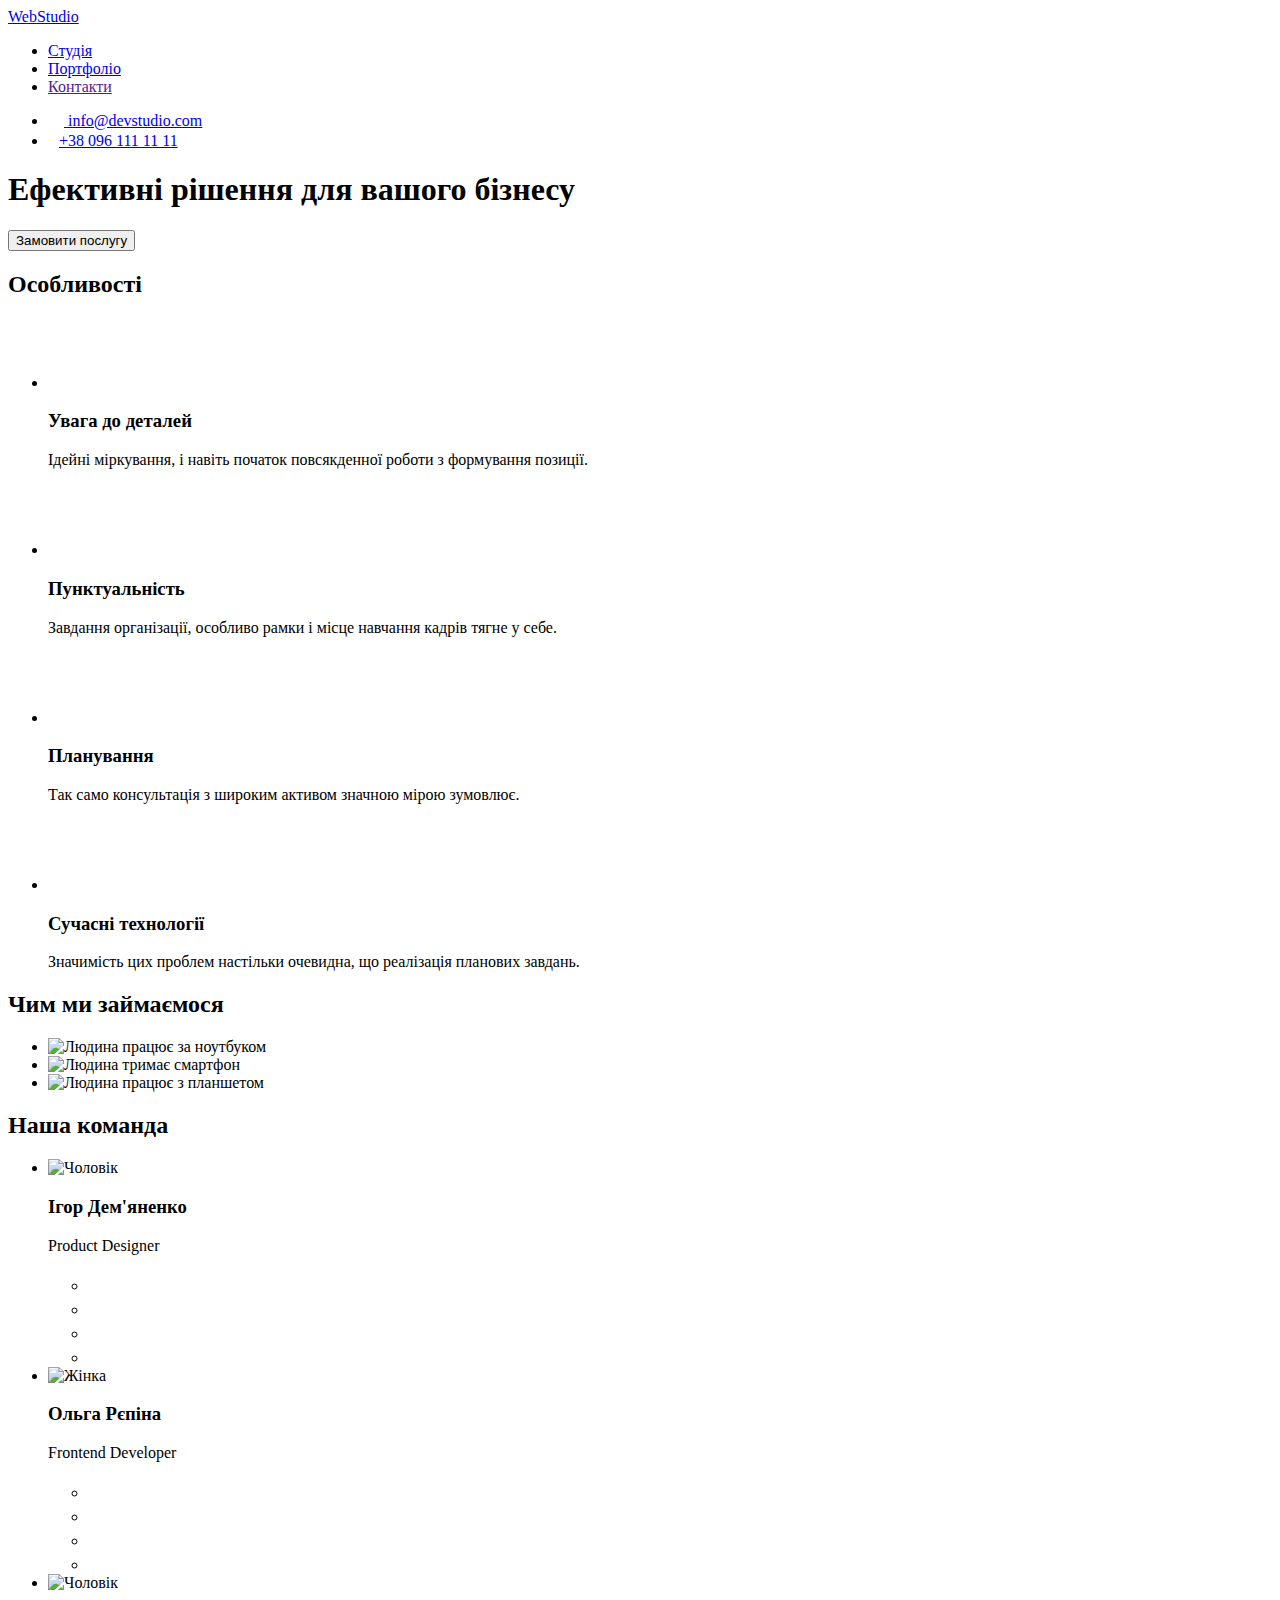
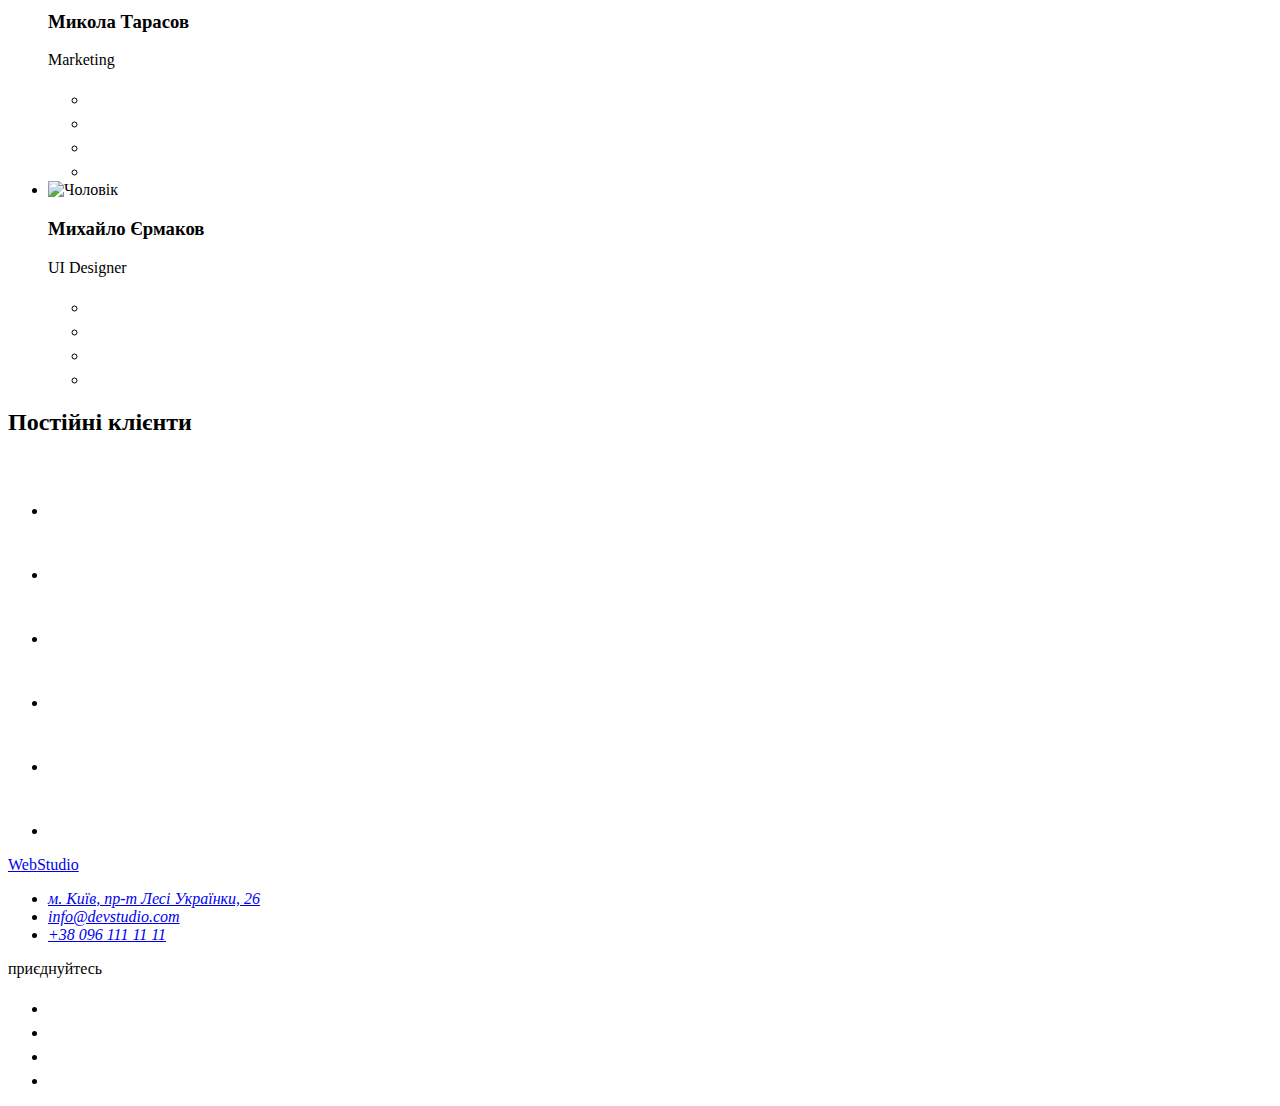
==== index.html @ 6027c758 "add testing" ====
<!DOCTYPE html>
<html lang="uk">
  <head>
    <meta charset="UTF-8" />
    <meta http-equiv="X-UA-Compatible" content="IE=edge" />
    <meta name="viewport" content="width=device-width, initial-scale=1.0" />
    <title>Webstudio</title>
    <link
      href="https://fonts.googleapis.com/css2?family=Raleway:wght@700&family=Roboto:wght@400;500;700;900&display=swap"
      rel="stylesheet"
    />
    <link
      rel="stylesheet"
      href="https://cdnjs.cloudflare.com/ajax/libs/modern-normalize/1.1.0/modern-normalize.min.css"
      integrity="sha512-wpPYUAdjBVSE4KJnH1VR1HeZfpl1ub8YT/NKx4PuQ5NmX2tKuGu6U/JRp5y+Y8XG2tV+wKQpNHVUX03MfMFn9Q=="
      crossorigin="anonymous"
      referrerpolicy="no-referrer"
    />
    <link rel="stylesheet" href="./css/style.css" />
  </head>
  <body>
    <!--Header's site-->
    <header>
      <!--Navigation's site-->
      <div class="container nav">
        <a href="./index.html" class="logo-header"
          ><span class="logo-letters">Web</span>Studio</a
        >
        <nav>
          <ul class="site-nav list">
            <li class="item">
              <a href="./index.html" class="link current">Студія</a>
            </li>
            <li class="item">
              <a href="./portfolio.html" class="link">Портфоліо</a>
            </li>
            <li class="item"><a href="" class="link">Контакти</a></li>
          </ul>
        </nav>

        <!--Contacts-->
        <ul class="list contact">
          <li class="item">
            <a href="mailto:info@devstudio.com" class="site-contacts"
              ><svg class="icon-header" width="16" height="12">
                <use href="./images/header-icons.svg#icon-envelope"></use>
              </svg>
              info@devstudio.com</a
            >
          </li>
          <li class="item">
            <a href="tel:+380961111111" class="site-contacts"
              ><svg class="icon-header" width="11px" height="16px">
                <use
                  href="./images/header-icons.svg#icon-smartphone"
                ></use></svg
              >+38 096 111 11 11</a
            >
          </li>
        </ul>
      </div>
    </header>
    <main>
      <!--Hero-->
      <section class="hero">
        <h1 class="hero-title">Ефективні рішення для вашого бізнесу</h1>
        <button type="button" class="hero-button">Замовити послугу</button>
      </section>

      <!--Features-->
      <section class="section">
        <!-- Hidden heading -->
        <div class="container">
          <h2 class="visually-hidden">Особливості</h2>
          <ul class="features list">
            <li class="item">
              <div class="icon-background">
                <svg width="70" height="70">
                  <use href="./images/icons.svg#icon-antenna"></use>
                </svg>
              </div>
              <h3 class="features-title">Увага до деталей</h3>
              <p class="features-list">
                Ідейні міркування, і навіть початок повсякденної роботи з
                формування позиції.
              </p>
            </li>
            <li class="item">
              <div class="icon-background">
                <svg width="70" height="70">
                  <use href="./images/icons.svg#icon-clock"></use>
                </svg>
              </div>
              <h3 class="features-title">Пунктуальність</h3>
              <p class="features-list">
                Завдання організації, особливо рамки і місце навчання кадрів
                тягне у себе.
              </p>
            </li>
            <li class="item">
              <div class="icon-background">
                <svg width="70" height="70">
                  <use href="./images/icons.svg#icon-diagram"></use>
                </svg>
              </div>
              <h3 class="features-title">Планування</h3>
              <p class="features-list">
                Так само консультація з широким активом значною мірою зумовлює.
              </p>
            </li>
            <li class="item">
              <div class="icon-background">
                <svg width="70" height="70">
                  <use href="./images/icons.svg#icon-astronaut"></use>
                </svg>
              </div>
              <h3 class="features-title">Сучасні технології</h3>
              <p class="features-list">
                Значимість цих проблем настільки очевидна, що реалізація
                планових завдань.
              </p>
            </li>
          </ul>
        </div>
      </section>

      <!--Our works-->
      <section class="work">
        <div class="container">
          <h2 class="our-work-title">Чим ми займаємося</h2>
          <ul class="our-work list">
            <li class="item">
              <img
                src="./images/images-index/box-1.jpg"
                alt="Людина працює за ноутбуком"
                width="370"
                height="294"
              />
            </li>
            <li class="item">
              <img
                src="./images/images-index/box-2.jpg"
                alt="Людина тримає смартфон"
                width="370"
                height="294"
              />
            </li>
            <li class="item">
              <img
                src="./images/images-index/box-3.jpg"
                alt="Людина працює з планшетом"
                width="370"
                height="294"
              />
            </li>
          </ul>
        </div>
      </section>

      <!--Our team-->
      <section class="section team">
        <div class="container">
          <h2 class="our-teams-title">Наша команда</h2>
          <ul class="our-teams list">
            <li class="item">
              <img
                src="./images/images-index/img-1.jpg"
                alt="Чоловік"
                width="270"
                height="260"
              />
              <div class="border-teams">
                <h3 class="our-teams-name">Ігор Дем'яненко</h3>
                <p class="our-team-profession">Product Designer</p>
                <div class="icon-social">
                  <ul class="list social">
                    <li>
                      <a class="social-background" href="">
                        <svg width="20" height="20">
                          <use href="./images/icons.svg#icon-instagram"></use>
                        </svg>
                      </a>
                    </li>
                    <li>
                      <a class="social-background" href="">
                        <svg width="20" height="20">
                          <use href="./images/icons.svg#icon-twitter"></use>
                        </svg>
                      </a>
                    </li>
                    <li>
                      <a class="social-background" href="">
                        <svg width="20" height="20">
                          <use href="./images/icons.svg#icon-facebook"></use>
                        </svg>
                      </a>
                    </li>
                    <li>
                      <a class="social-background" href="">
                        <svg width="20" height="20">
                          <use href="./images/icons.svg#icon-linkedin"></use>
                        </svg>
                      </a>
                    </li>
                  </ul>
                </div>
              </div>
            </li>
            <li class="item">
              <img
                src="./images/images-index/img-2.jpg"
                alt="Жінка"
                width="270"
                height="260"
              />
              <div class="border-teams">
                <h3 class="our-teams-name">Ольга Рєпіна</h3>
                <p class="our-team-profession">Frontend Developer</p>
                <div class="icon-social">
                  <ul class="list social">
                    <li>
                      <a class="social-background" href="">
                        <svg width="20" height="20">
                          <use href="./images/icons.svg#icon-instagram"></use>
                        </svg>
                      </a>
                    </li>
                    <li>
                      <a class="social-background" href="">
                        <svg width="20" height="20">
                          <use href="./images/icons.svg#icon-twitter"></use>
                        </svg>
                      </a>
                    </li>
                    <li>
                      <a class="social-background" href="">
                        <svg width="20" height="20">
                          <use href="./images/icons.svg#icon-facebook"></use>
                        </svg>
                      </a>
                    </li>
                    <li>
                      <a class="social-background" href="">
                        <svg width="20" height="20">
                          <use href="./images/icons.svg#icon-linkedin"></use>
                        </svg>
                      </a>
                    </li>
                  </ul>
                </div>
              </div>
            </li>
            <li class="item">
              <img
                src="./images/images-index/img-3.jpg"
                alt="Чоловік"
                width="270"
                height="260"
              />
              <div class="border-teams">
                <h3 class="our-teams-name">Микола Тарасов</h3>
                <p class="our-team-profession">Marketing</p>
                <div class="icon-social">
                  <ul class="list social">
                    <li>
                      <a class="social-background" href="">
                        <svg width="20" height="20">
                          <use href="./images/icons.svg#icon-instagram"></use>
                        </svg>
                      </a>
                    </li>
                    <li>
                      <a class="social-background" href="">
                        <svg width="20" height="20">
                          <use href="./images/icons.svg#icon-twitter"></use>
                        </svg>
                      </a>
                    </li>
                    <li>
                      <a class="social-background" href="">
                        <svg width="20" height="20">
                          <use href="./images/icons.svg#icon-facebook"></use>
                        </svg>
                      </a>
                    </li>
                    <li>
                      <a class="social-background" href="">
                        <svg width="20" height="20">
                          <use href="./images/icons.svg#icon-linkedin"></use>
                        </svg>
                      </a>
                    </li>
                  </ul>
                </div>
              </div>
            </li>
            <li class="item">
              <img
                src="./images/images-index/img-4.jpg"
                alt="Чоловік"
                width="270"
                height="260"
              />
              <div class="border-teams">
                <h3 class="our-teams-name">Михайло Єрмаков</h3>
                <p class="our-team-profession">UI Designer</p>
                <div class="icon-social">
                  <ul class="list social">
                    <li>
                      <a class="social-background" href="">
                        <svg width="20" height="20">
                          <use href="./images/icons.svg#icon-instagram"></use>
                        </svg>
                      </a>
                    </li>
                    <li>
                      <a class="social-background" href="">
                        <svg width="20" height="20">
                          <use href="./images/icons.svg#icon-twitter"></use>
                        </svg>
                      </a>
                    </li>
                    <li>
                      <a class="social-background" href="">
                        <svg width="20" height="20">
                          <use href="./images/icons.svg#icon-facebook"></use>
                        </svg>
                      </a>
                    </li>
                    <li>
                      <a class="social-background" href="">
                        <svg width="20" height="20">
                          <use href="./images/icons.svg#icon-linkedin"></use>
                        </svg>
                      </a>
                    </li>
                  </ul>
                </div>
              </div>
            </li>
          </ul>
        </div>
      </section>
      <!-- Clients -->
      <section class="section">
        <h2 class="clients-title">Постійні клієнти</h2>
        <div class="clients">
          <ul class="clients list">
            <li>
              <a class="clients-link" href=""
                ><div class="clients-background">
                  <svg width="106" height="60">
                    <use href="./images/our-clients.svg#icon-client1"></use>
                  </svg>
                </div>
              </a>
            </li>
            <li>
              <a class="clients-link" href=""
                ><div class="clients-background">
                  <svg width="106" height="60">
                    <use href="./images/our-clients.svg#icon-client2"></use>
                  </svg>
                </div>
              </a>
            </li>
            <li>
              <a class="clients-link" href=""
                ><div class="clients-background">
                  <svg width="106" height="60">
                    <use href="./images/our-clients.svg#icon-client3"></use>
                  </svg>
                </div>
              </a>
            </li>
            <li>
              <a class="clients-link" href=""
                ><div class="clients-background">
                  <svg width="106" height="60">
                    <use href="./images/our-clients.svg#icon-client4"></use>
                  </svg>
                </div>
              </a>
            </li>
            <li>
              <a class="clients-link" href=""
                ><div class="clients-background">
                  <svg width="106" height="60">
                    <use href="./images/our-clients.svg#icon-client5"></use>
                  </svg>
                </div>
              </a>
            </li>
            <li>
              <a class="clients-link" href=""
                ><div class="clients-background">
                  <svg width="106" height="60">
                    <use href="./images/our-clients.svg#icon-client6"></use>
                  </svg>
                </div>
              </a>
            </li>
          </ul>
        </div>
      </section>
    </main>

    <!-- Adress -->
    <footer class="footer">
      <div class="container general-footer">
        <div>
          <a href="./index.html" class="logo-footer"
            ><span class="logo-letters">Web</span>Studio</a
          >
          <address>
            <ul class="list">
              <li class="items">
                <a
                  href="https://goo.gl/maps/6pdL2G1aaHJUCAZU8"
                  target="_blank"
                  rel="noopener noreferrer"
                  class="footer-adress"
                  >м. Київ, пр-т Лесі Українки, 26</a
                >
              </li>
              <li class="items">
                <a href="mailto:info@devstudio.com" class="footer-contacts"
                  >info@devstudio.com</a
                >
              </li>
              <li class="items">
                <a href="tel:+380961111111" class="footer-contacts"
                  >+38 096 111 11 11</a
                >
              </li>
            </ul>
          </address>
        </div>
        <div class="footer-social">
          <p class="footer-title">приєднуйтесь</p>
          <div class="container-social-link">
            <ul class="list social-link">
              <li>
                <a href="" class="footer-social-link"
                  ><svg width="20" height="20">
                    <use href="./images/icons.svg#icon-instagram"></use></svg
                ></a>
              </li>
              <li>
                <a href="" class="footer-social-link"
                  ><svg width="20" height="20">
                    <use href="./images/icons.svg#icon-twitter"></use></svg
                ></a>
              </li>
              <li>
                <a href="" class="footer-social-link"
                  ><svg width="20" height="20">
                    <use href="./images/icons.svg#icon-facebook"></use></svg
                ></a>
              </li>
              <li>
                <a href="" class="footer-social-link"
                  ><svg width="20" height="20">
                    <use href="./images/icons.svg#icon-linkedin"></use></svg
                ></a>
              </li>
            </ul>
          </div>
        </div>
      </div>
      <!-- test -->
    </footer>
  </body>
</html>
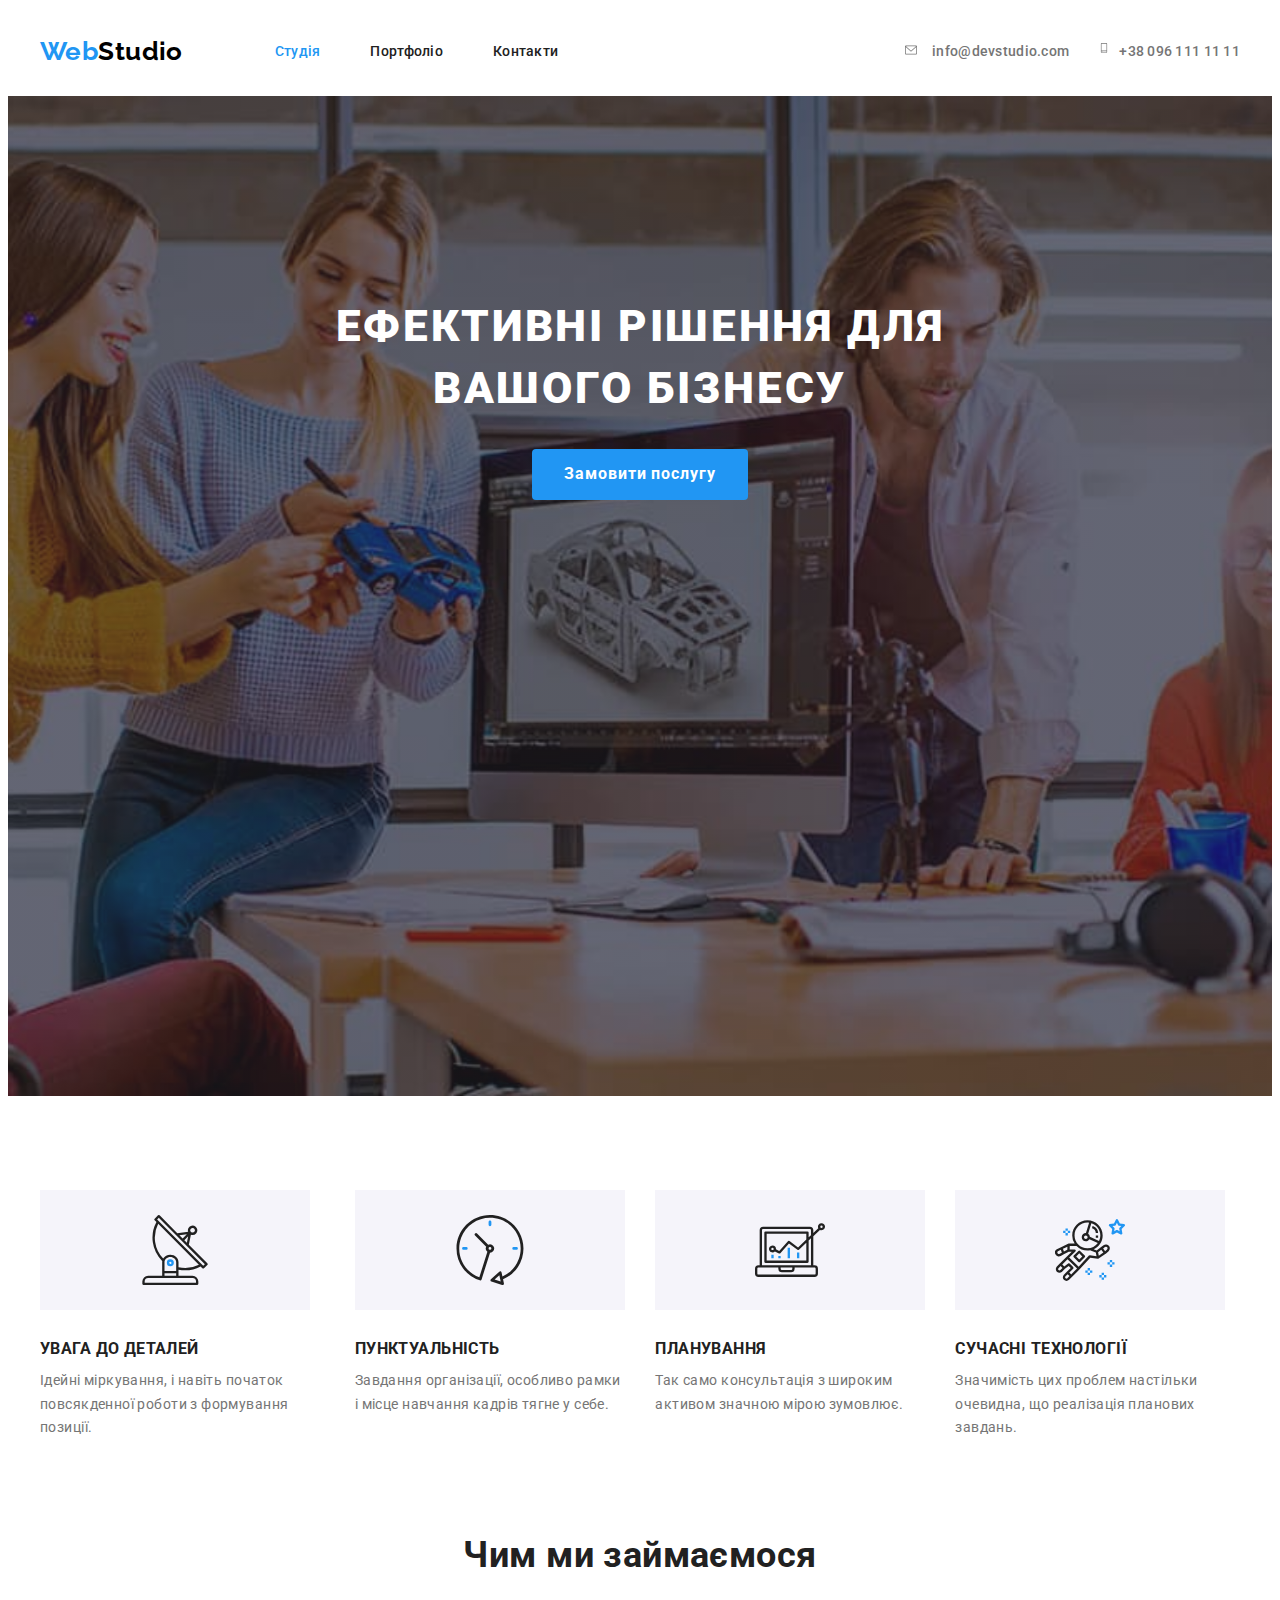
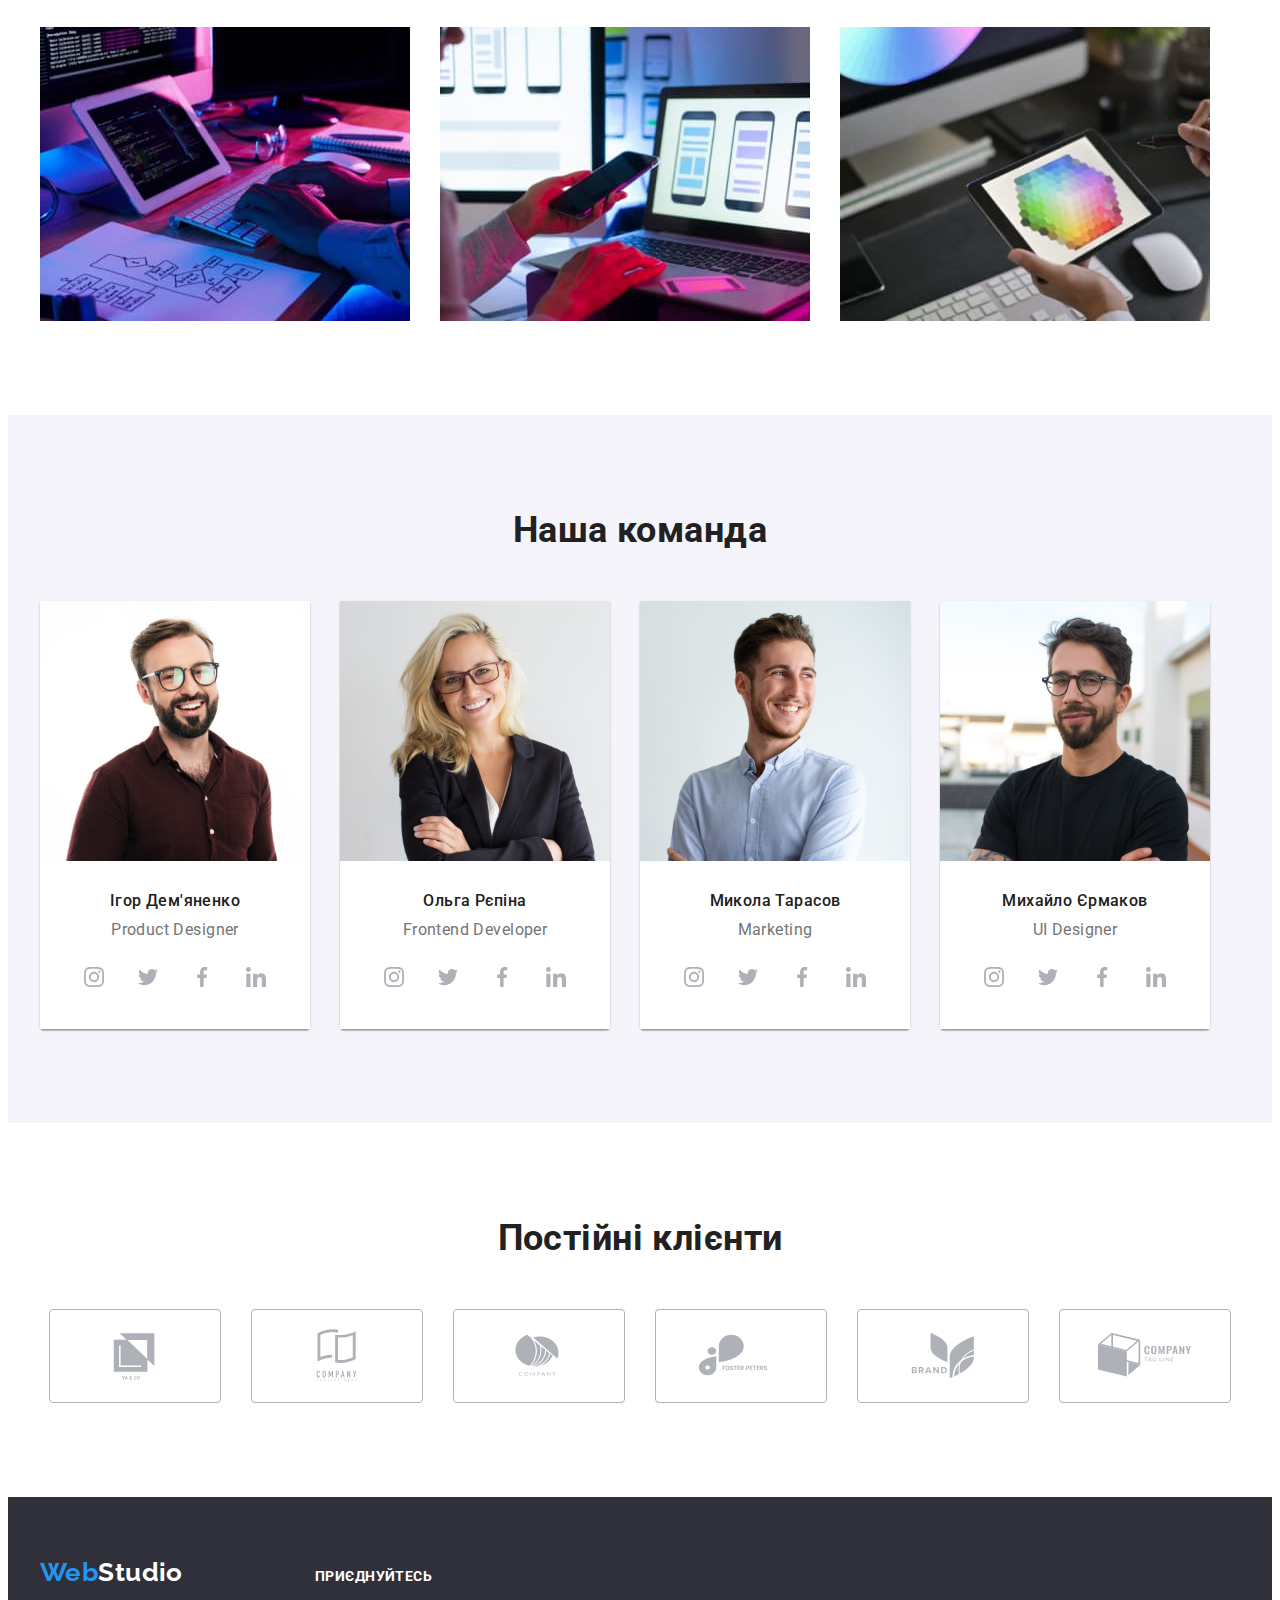
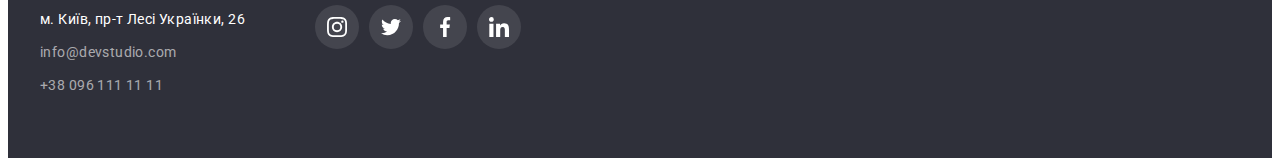
==== commit fe63a02c: "added svg images" ====
--- a/index.html
+++ b/index.html
@@ -50,7 +50,7 @@
           </li>
           <li class="item">
             <a href="tel:+380961111111" class="site-contacts"
-              ><svg class="icon-header" width="11px" height="16px">
+              ><svg class="icon-header" width="10px" height="16px">
                 <use
                   href="./images/header-icons.svg#icon-smartphone"
                 ></use></svg
--- a/css/style.css
+++ b/css/style.css
@@ -0,0 +1,497 @@
+:root {
+  --primary-text-color: #757575;
+  --secondary-text-color: #212121;
+  --added-text-color: #ffffff;
+  --logo-button-text-color: #2196f3;
+  --primary-background-color: #ffffff;
+  --secondary-background-color: #f5f4fa;
+  --background-color-hover: #2196f3;
+  --background-color-added: #2f303a;
+  --text-color: #000000;
+  --text-color-footer: rgba(255, 255, 255, 0.6);
+  --active-button-color: #188ce8;
+  --color-shadow: #rgba(0, 0, 0, 0.15);
+  --color-border-header: 1px solid #ececec;
+  --color-border-cards: 1px solid #eeeeee;
+  --hero-bg-overlay: rgba(47, 48, 58, 0.4);
+  --fill-svg-social:#AFB1B8;
+}
+
+body {
+  background-color: var(--primary-background-color);
+  color: var(--primary-text-color);
+  font-family: "Roboto", sans-serif;
+  font-weight: 400;
+  font-size: 14px;
+  line-height: 1.71;
+  letter-spacing: 0.03em;
+}
+.list {
+  list-style: none;
+  padding: 0;
+  margin: 0;
+}
+
+.container {
+  width: 1200px;
+  margin-left: auto;
+  margin-right: auto;
+  padding-left: 15px;
+  padding-right: 15px;
+}
+h2,
+h3,
+p {
+  margin: 0;
+}
+img {
+  max-width: 100%;
+  display: block;
+}
+/* Navigation's site */
+.nav {
+  display: flex;
+  align-items: center;
+}
+
+.logo-letters {
+  color: var(--logo-button-text-color);
+}
+.logo-header {
+  margin-right: 92px;
+
+  color: var(--text-color);
+  text-decoration: none;
+  font-family: "Raleway", sans-serif;
+  font-weight: 700;
+  font-size: 26px;
+  line-height: 1.2;
+}
+.link {
+  padding-top: 32px;
+  padding-bottom: 32px;
+  color: var(--secondary-text-color);
+  text-decoration: none;
+  font-weight: 500;
+  font-size: 14px;
+  line-height: 1.14;
+  letter-spacing: 0.02em;
+}
+.link:hover,
+.link:focus {
+  color: var(--logo-button-text-color);
+}
+
+.link.current {
+  color: var(--logo-button-text-color);
+}
+.site-nav {
+  display: block;
+  display: flex;
+}
+
+.site-nav .item:not(:last-child) {
+  margin-right: 50px;
+}
+
+/* Links to contacts */
+
+.icon-header {
+  margin-right: 10px;
+  fill:currentColor;
+}
+.site-contacts {
+  padding-top: 32px;
+  padding-bottom: 32px;
+  /* display: flex;
+  align-items: center; */
+
+  color: var(--primary-text-color);
+  text-decoration: none;
+  font-weight: 500;
+  font-size: 14px;
+  line-height: 1.14;
+  letter-spacing: 0.02em;
+}
+.site-contacts:hover,
+.site-contacts:focus {
+  color: var(--logo-button-text-color);
+  fill: var(--logo-button-text-color);
+}
+.contact {
+  margin-left: auto;
+  display: flex;
+  align-items: center;
+}
+.contact .item:not(:last-child) {
+  margin-right: 30px;
+}
+.contact .item {
+  padding-top: 32px;
+  padding-bottom: 32px;
+}
+
+/* Hero */
+.hero {
+  padding-bottom: 200px;
+  padding-top: 200px;
+  height: 600px;
+  max-width: 1600px;
+  margin-left: auto;
+  margin-right: auto;
+  background-color: var(--background-color-added);
+  text-align: center;
+  background-image: linear-gradient(to right, var(--hero-bg-overlay), var(--hero-bg-overlay)),    url('../images/images-index/hero.jpg');
+  background-size: cover;
+  background-repeat: no-repeat;
+  background-position: center;
+}
+
+.hero-title {
+  margin-bottom: 30px;
+  margin-top: 0;
+  margin-right: auto;
+  margin-left: auto;
+  max-width: 696px;
+  color: var(--added-text-color);
+  font-weight: 900;
+  font-size: 44px;
+  line-height: 1.4;
+  letter-spacing: 0.06em;
+  text-transform: uppercase;
+}
+.hero-button {
+  min-width: 216px;
+  padding: 10px 32px;
+  border-radius: 4px;
+  border-width: 0;
+  box-shadow: 0px 4px 4px var(--color-shadow);
+
+  background-color: var(--logo-button-text-color);
+  color: var(--added-text-color);
+  font-family: inherit;
+  font-weight: 700;
+  font-size: 16px;
+  line-height: 1.9;
+  letter-spacing: 0.06em;
+  cursor: pointer;
+}
+.hero-button:hover,
+.hero-button:focus {
+  background-color: var(--active-button-color);
+}
+
+/* Features and Images of the portfolio*/
+.visually-hidden {
+  position: absolute;
+  clip: rect(0 0 0 0);
+  width: 1px;
+  height: 1px;
+  margin: -1px;
+}
+.section {
+  padding-bottom: 94px;
+  padding-top: 94px;
+}
+.features {
+  display: flex;
+  gap: 30px;
+}
+.features-title {
+  margin-bottom: 10px;
+  margin-top: 0;
+
+  color: var(--secondary-text-color);
+  font-weight: 700;
+  line-height: 1.14;
+  text-transform: uppercase;
+}
+.features-list {
+  margin: 0;
+}
+
+/* Our works */
+.icon-background {
+  margin-bottom: 30px;
+  height: 120px;
+  width: 270px;
+  display: flex;
+  justify-content: center;
+  align-items: center;
+  background-color: var(--secondary-background-color);
+  
+}
+.work {
+  padding-bottom: 94px;
+}
+.our-work {
+  display: flex;
+}
+.our-work .item:not(:last-child) {
+  margin-right: 30px;
+}
+.our-work-title,
+.our-teams-title,
+.clients-title {
+  margin-bottom: 50px;
+
+  color: var(--secondary-text-color);
+  font-weight: 700;
+  font-size: 36px;
+  line-height: 1.17;
+  text-align: center;
+}
+
+/* Our teams */
+.team {
+  background-color: var(--secondary-background-color);
+}
+.our-teams {
+  display: flex;
+}
+.our-teams .item {
+  box-shadow: 0px 1px 3px rgba(0, 0, 0, 0.12), 0px 1px 1px rgba(0, 0, 0, 0.14),
+    0px 2px 1px rgba(0, 0, 0, 0.2);
+  border-radius: 0px 0px 4px 4px;
+  
+}
+.border-teams {
+  padding-top: 30px;
+  padding-bottom: 30px;
+  background: var(--primary-background-color);
+}
+.our-teams-name {
+  margin-bottom: 10px;
+
+  color: var(--secondary-text-color);
+  font-weight: 500;
+  font-size: 16px;
+  line-height: 1.19;
+  text-align: center;
+}
+.our-team-profession {
+  margin-bottom: 16px;
+
+  font-size: 16px;
+  line-height: 1.19;
+  text-align: center;
+}
+.our-teams .item:not(:last-child) {
+  margin-right: 30px;
+}
+
+.icon-social {
+ background-color:var(--primary-background-color)
+}
+.social {
+  display: flex;
+  justify-content: center;
+  gap: 10px;
+}
+.social-background {
+  display: flex;
+  justify-content: center;
+  align-items: center;
+  padding: 0;
+  width: 44px;
+  height: 44px;
+  background-color: none;
+  border-radius: 50%;
+  fill: var(--fill-svg-social);
+}
+.social-background:hover,
+.social-background:focus {
+  background-color: var(--logo-button-text-color);
+  fill:var(--primary-background-color);
+}
+
+/* Clients */
+.clients {
+  display: flex;
+  gap:30px;
+  justify-content: center;
+
+}
+.clients-background {
+  padding: 0;
+  width: 170px;
+  height: 92px;
+  display: flex;
+  align-items: center;
+  justify-content: center;
+  border: 1px solid var(--fill-svg-social);
+  border-radius: 4px;
+}
+.clients-background:hover,
+.clients-background:focus {
+  border: 1px solid var(--logo-button-text-color);
+}
+.clients-link {
+  fill: var(--fill-svg-social);
+}
+.clients-link:hover,
+.clients-link:focus {
+  fill: var(--logo-button-text-color);
+}
+
+/* Adress */
+.footer {
+  padding-top: 60px;
+  padding-bottom: 60px;
+  background-color: var(--background-color-added);
+}
+.general-footer{
+  display: flex;
+  align-items: baseline;
+}
+.logo-footer {
+  margin-bottom: 20px;
+
+  color: var(--added-text-color);
+  text-decoration: none;
+  display: inline-block;
+  font-family: "Raleway", sans-serif;
+  font-style: normal;
+  font-weight: 700;
+  font-size: 26px;
+  line-height: 1.2;
+}
+.footer-contacts {
+  color: var(--text-color-footer);
+  display: inline-block;
+  font-style: normal;
+  text-decoration: none;
+}
+.list .items:not(:last-child) {
+  margin-bottom: 9px;
+}
+.footer-adress {
+  color: var(--added-text-color);
+  display: inline-block;
+  font-style: normal;
+  text-decoration: none;
+}
+.footer-adress:hover,
+.footer-adress:focus {
+  color: var(--added-text-color);
+}
+.footer-contacts:hover,
+.footer-contacts:focus {
+  color: var(--added-text-color);
+}
+.footer-title {
+  display: block;
+  color: var(--added-text-color);
+  font-weight: 700;
+  line-height: 1.14;
+  text-transform: uppercase;
+}
+.footer-social {
+   margin-left: 70px;
+
+}
+.container-social-link {
+  display: flex;
+  justify-content: start;
+  align-items: flex-start;
+}
+.social-link {
+  display: flex;
+  justify-content: center;
+  margin-top: 20px;
+  gap: 10px;
+}
+.footer-social-link {
+  display: flex;
+  justify-content: center;
+  align-items: center;
+  padding: 0;
+  width: 44px;
+  height: 44px;
+  background: rgba(255, 255, 255, 0.1);
+  border-radius: 50%;
+  fill:var(--added-text-color);
+}
+.footer-social-link:hover,
+.footer-social-link:focus {
+  background-color: var(--logo-button-text-color);
+}
+/* Portfolio.html */
+/* Filtr buttons */
+.filtrs {
+  display: flex;
+  justify-content: center;
+  margin-bottom: 50px;
+}
+.filtrs .item:not(:last-child) {
+  margin-right: 8px;
+}
+.filtr {
+  padding-bottom: 6px;
+  padding-top: 6px;
+
+  background-color: var(--secondary-background-color);
+  color: var(--secondary-text-color);
+  font-family: inherit;
+  font-weight: 500;
+  font-size: 16px;
+  line-height: 1.6;
+  letter-spacing: 0.03em;
+  cursor: pointer;
+  border-radius: 4px;
+  border-width: 0;
+}
+.filtr:hover,
+.filtr:focus {
+  background-color: var(--logo-button-text-color);
+  color: var(--added-text-color);
+  box-shadow: 0px 3px 1px rgba(0, 0, 0, 0.1), 0px 1px 2px rgba(0, 0, 0, 0.08),
+    0px 2px 2px rgba(0, 0, 0, 0.12);
+  border-radius: 4px;
+}
+/* Hero in Portfolio.html */
+.border {
+  border-bottom: var(--color-border-header);
+}
+.portfolio {
+  display: flex;
+  flex-wrap: wrap;
+  margin: -15px;
+}
+.portfolio .item {
+  width: 370px;
+  margin: 15px;
+}
+.border-card {
+  padding-top: 20px;
+  padding-bottom: 20px;
+  padding-left: 24px;
+  padding-right: 24px;
+  border-bottom: var(--color-border-cards);
+  border-left: var(--color-border-cards);
+  border-right: var(--color-border-cards);
+}
+
+.portfolio-link {
+  text-decoration: none;
+}
+.portfolio-title {
+  margin-bottom: 4px;
+  color: var(--secondary-text-color);
+  font-weight: 700;
+  font-size: 18px;
+  line-height: 2;
+  letter-spacing: 0.06em;
+}
+.portfolio-list {
+  color: var(--primary-text-color);
+  font-size: 16px;
+  line-height: 1.88;
+  letter-spacing: 0.03em;
+}
+.portfolio.list {
+  padding-bottom: 94px;
+}
+.tst {
+  
+}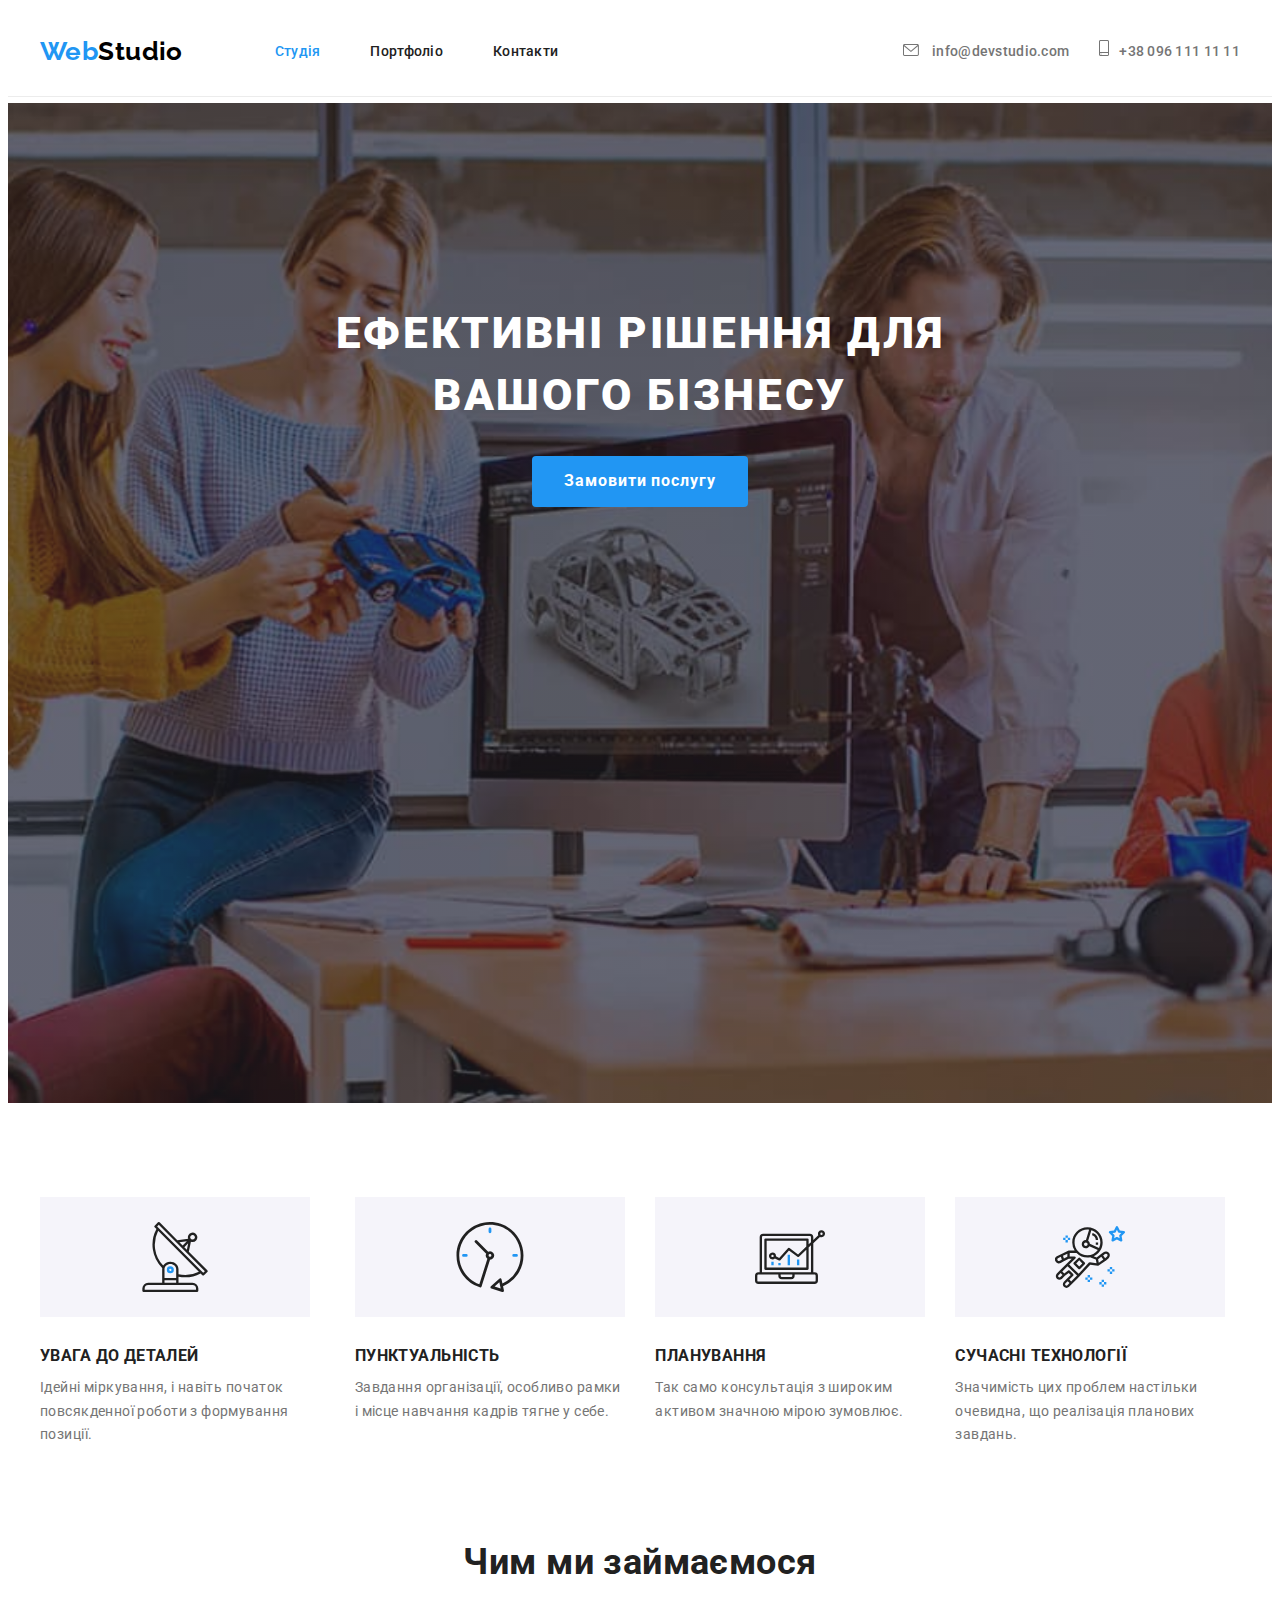
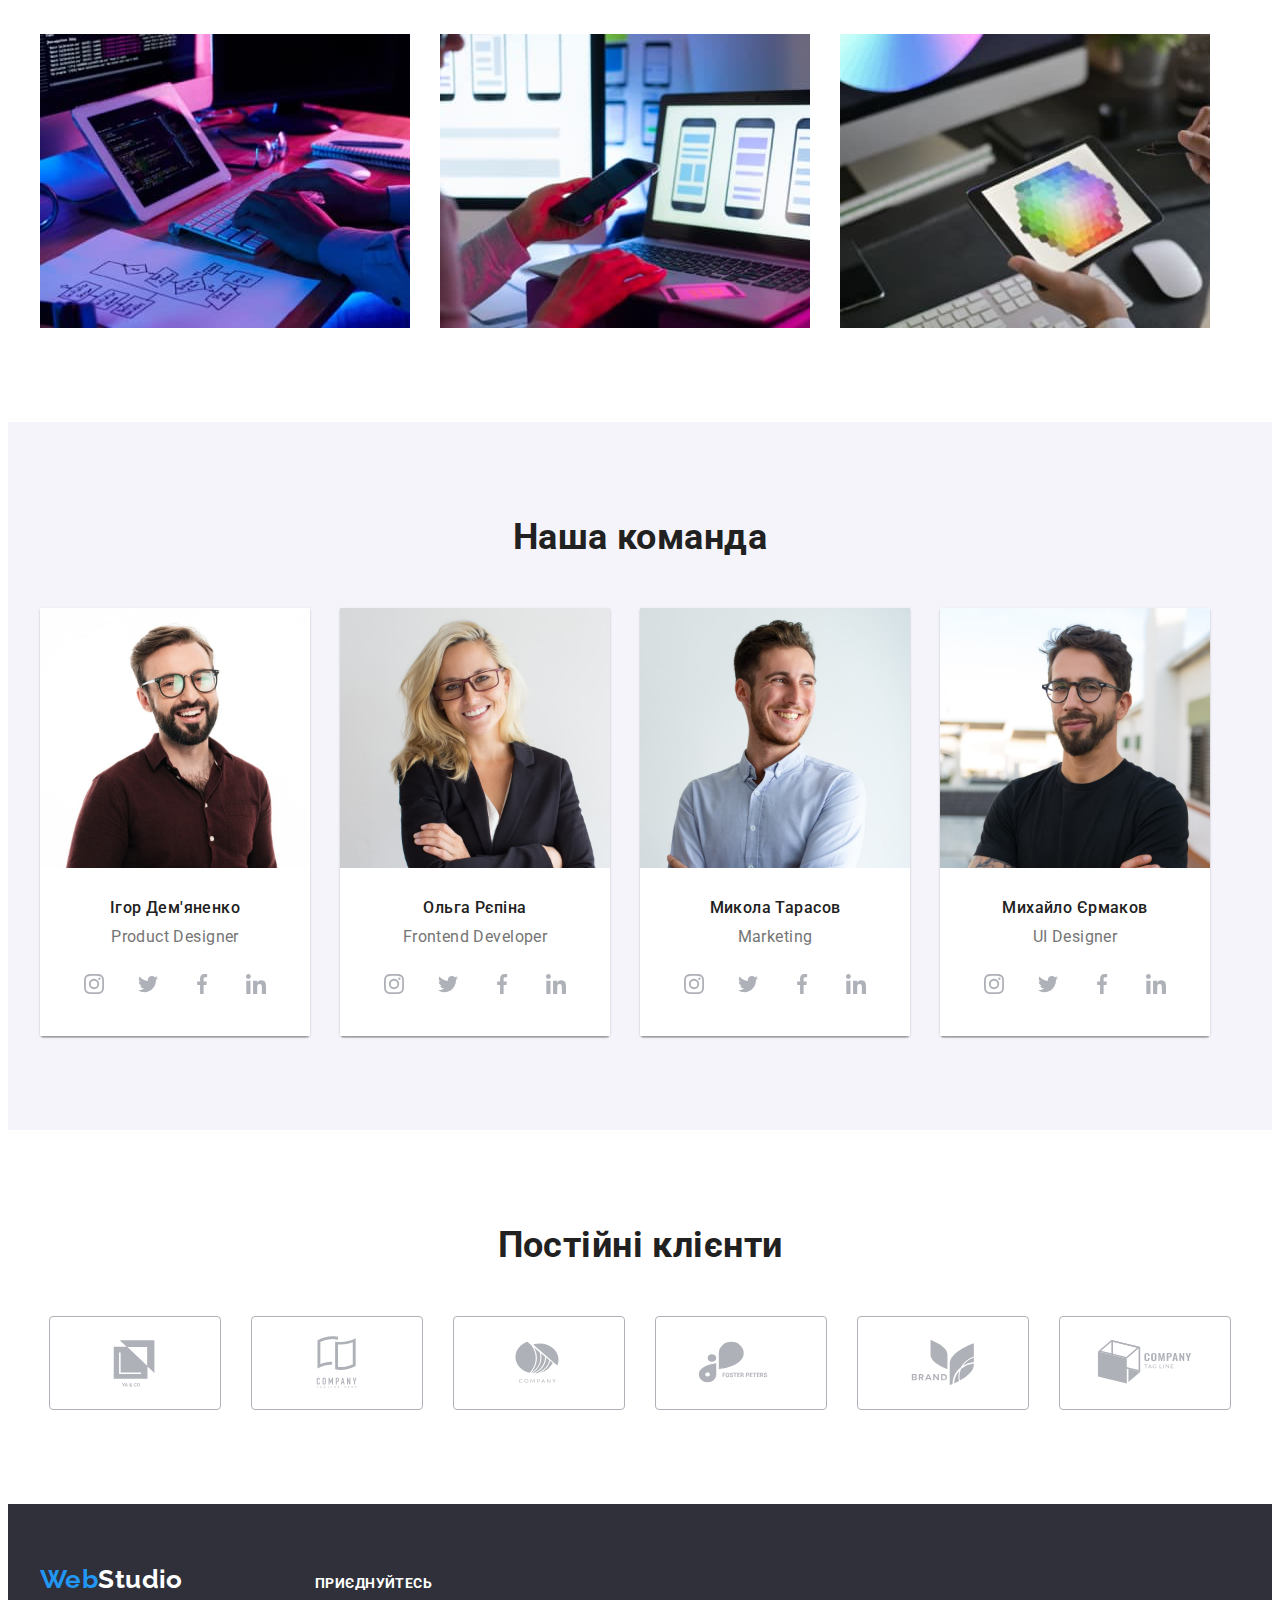
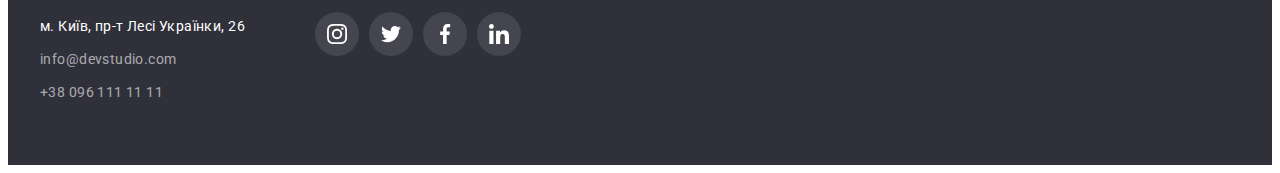
==== commit 3e6526a8: "added border to header of the index.html" ====
--- a/index.html
+++ b/index.html
@@ -20,7 +20,7 @@
   </head>
   <body>
     <!--Header's site-->
-    <header>
+    <header class="border">
       <!--Navigation's site-->
       <div class="container nav">
         <a href="./index.html" class="logo-header"
@@ -43,16 +43,16 @@
           <li class="item">
             <a href="mailto:info@devstudio.com" class="site-contacts"
               ><svg class="icon-header" width="16" height="12">
-                <use href="./images/header-icons.svg#icon-envelope"></use>
+                <use href="./images/symbol-defs.svg#icon-envelope-1"></use>
               </svg>
               info@devstudio.com</a
             >
           </li>
           <li class="item">
             <a href="tel:+380961111111" class="site-contacts"
-              ><svg class="icon-header" width="10px" height="16px">
+              ><svg class="icon-header" width="10" height="16">
                 <use
-                  href="./images/header-icons.svg#icon-smartphone"
+                  href="./images/symbol-defs.svg#icon-smartphone-1"
                 ></use></svg
               >+38 096 111 11 11</a
             >
@@ -350,52 +350,52 @@
               <a class="clients-link" href=""
                 ><div class="clients-background">
                   <svg width="106" height="60">
-                    <use href="./images/our-clients.svg#icon-client1"></use>
-                  </svg>
-                </div>
-              </a>
-            </li>
-            <li>
-              <a class="clients-link" href=""
-                ><div class="clients-background">
-                  <svg width="106" height="60">
-                    <use href="./images/our-clients.svg#icon-client2"></use>
-                  </svg>
-                </div>
-              </a>
-            </li>
-            <li>
-              <a class="clients-link" href=""
-                ><div class="clients-background">
-                  <svg width="106" height="60">
-                    <use href="./images/our-clients.svg#icon-client3"></use>
-                  </svg>
-                </div>
-              </a>
-            </li>
-            <li>
-              <a class="clients-link" href=""
-                ><div class="clients-background">
-                  <svg width="106" height="60">
-                    <use href="./images/our-clients.svg#icon-client4"></use>
-                  </svg>
-                </div>
-              </a>
-            </li>
-            <li>
-              <a class="clients-link" href=""
-                ><div class="clients-background">
-                  <svg width="106" height="60">
-                    <use href="./images/our-clients.svg#icon-client5"></use>
-                  </svg>
-                </div>
-              </a>
-            </li>
-            <li>
-              <a class="clients-link" href=""
-                ><div class="clients-background">
-                  <svg width="106" height="60">
-                    <use href="./images/our-clients.svg#icon-client6"></use>
+                    <use href="./images/icons.svg#icon-client1"></use>
+                  </svg>
+                </div>
+              </a>
+            </li>
+            <li>
+              <a class="clients-link" href=""
+                ><div class="clients-background">
+                  <svg width="106" height="60">
+                    <use href="./images/icons.svg#icon-client2"></use>
+                  </svg>
+                </div>
+              </a>
+            </li>
+            <li>
+              <a class="clients-link" href=""
+                ><div class="clients-background">
+                  <svg width="106" height="60">
+                    <use href="./images/icons.svg#icon-client3"></use>
+                  </svg>
+                </div>
+              </a>
+            </li>
+            <li>
+              <a class="clients-link" href=""
+                ><div class="clients-background">
+                  <svg width="106" height="60">
+                    <use href="./images/icons.svg#icon-client4"></use>
+                  </svg>
+                </div>
+              </a>
+            </li>
+            <li>
+              <a class="clients-link" href=""
+                ><div class="clients-background">
+                  <svg width="106" height="60">
+                    <use href="./images/icons.svg#icon-client5"></use>
+                  </svg>
+                </div>
+              </a>
+            </li>
+            <li>
+              <a class="clients-link" href=""
+                ><div class="clients-background">
+                  <svg width="106" height="60">
+                    <use href="./images/icons.svg#icon-client6"></use>
                   </svg>
                 </div>
               </a>
@@ -468,7 +468,6 @@
           </div>
         </div>
       </div>
-      <!-- test -->
     </footer>
   </body>
 </html>
--- a/css/style.css
+++ b/css/style.css
@@ -15,6 +15,7 @@
   --color-border-cards: 1px solid #eeeeee;
   --hero-bg-overlay: rgba(47, 48, 58, 0.4);
   --fill-svg-social:#AFB1B8;
+  --portfolio-cards-shadow: 0px 1px 1px rgba(0, 0, 0, 0.12), 0px 4px 4px rgba(0, 0, 0, 0.06), 1px 4px 6px rgba(0, 0, 0, 0.16);
 }
 
 body {
@@ -52,6 +53,7 @@
 .nav {
   display: flex;
   align-items: center;
+  margin: 0 auto;
 }
 
 .logo-letters {
@@ -86,7 +88,6 @@
   color: var(--logo-button-text-color);
 }
 .site-nav {
-  display: block;
   display: flex;
 }
 
@@ -105,7 +106,6 @@
   padding-bottom: 32px;
   /* display: flex;
   align-items: center; */
-
   color: var(--primary-text-color);
   text-decoration: none;
   font-weight: 500;
@@ -121,7 +121,6 @@
 .contact {
   margin-left: auto;
   display: flex;
-  align-items: center;
 }
 .contact .item:not(:last-child) {
   margin-right: 30px;
@@ -139,6 +138,7 @@
   max-width: 1600px;
   margin-left: auto;
   margin-right: auto;
+  margin-top: 6px;
   background-color: var(--background-color-added);
   text-align: center;
   background-image: linear-gradient(to right, var(--hero-bg-overlay), var(--hero-bg-overlay)),    url('../images/images-index/hero.jpg');
@@ -449,6 +449,27 @@
     0px 2px 2px rgba(0, 0, 0, 0.12);
   border-radius: 4px;
 }
+.filtr.link1 {
+  width: 73px; 
+  height: 38px;
+}
+.filtr.link2 {
+  width: 125px; 
+  height: 38px;
+}
+.filtr.link3 {
+  width: 112px; 
+  height: 38px;
+}
+.filtr.link4 {
+  width: 103px; 
+  height: 38px;
+}
+.filtr.link5 {
+  width: 130px; 
+  height: 38px;
+}
+
 /* Hero in Portfolio.html */
 .border {
   border-bottom: var(--color-border-header);
@@ -471,6 +492,10 @@
   border-left: var(--color-border-cards);
   border-right: var(--color-border-cards);
 }
+.example:hover,
+.example:focus {
+  box-shadow: var(--portfolio-cards-shadow);
+}
 
 .portfolio-link {
   text-decoration: none;
@@ -491,7 +516,4 @@
 }
 .portfolio.list {
   padding-bottom: 94px;
-}
-.tst {
-  
 }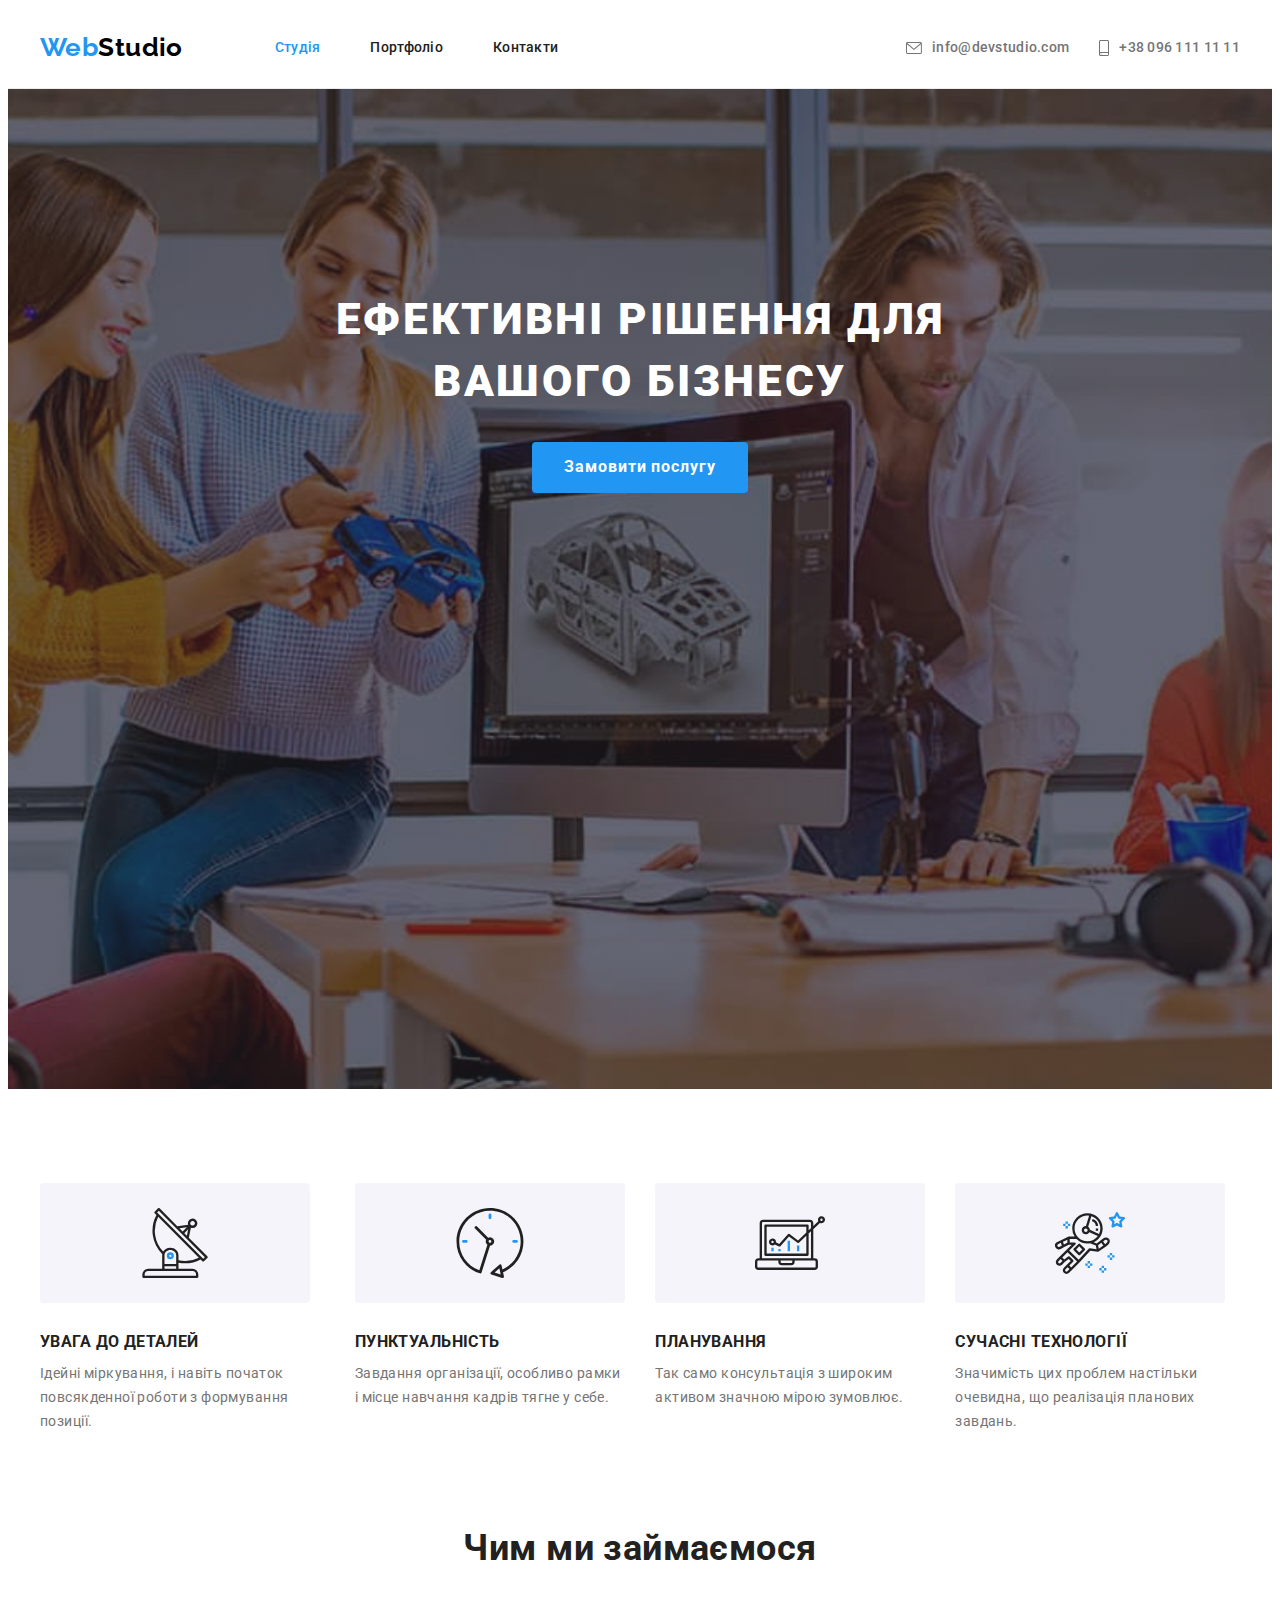
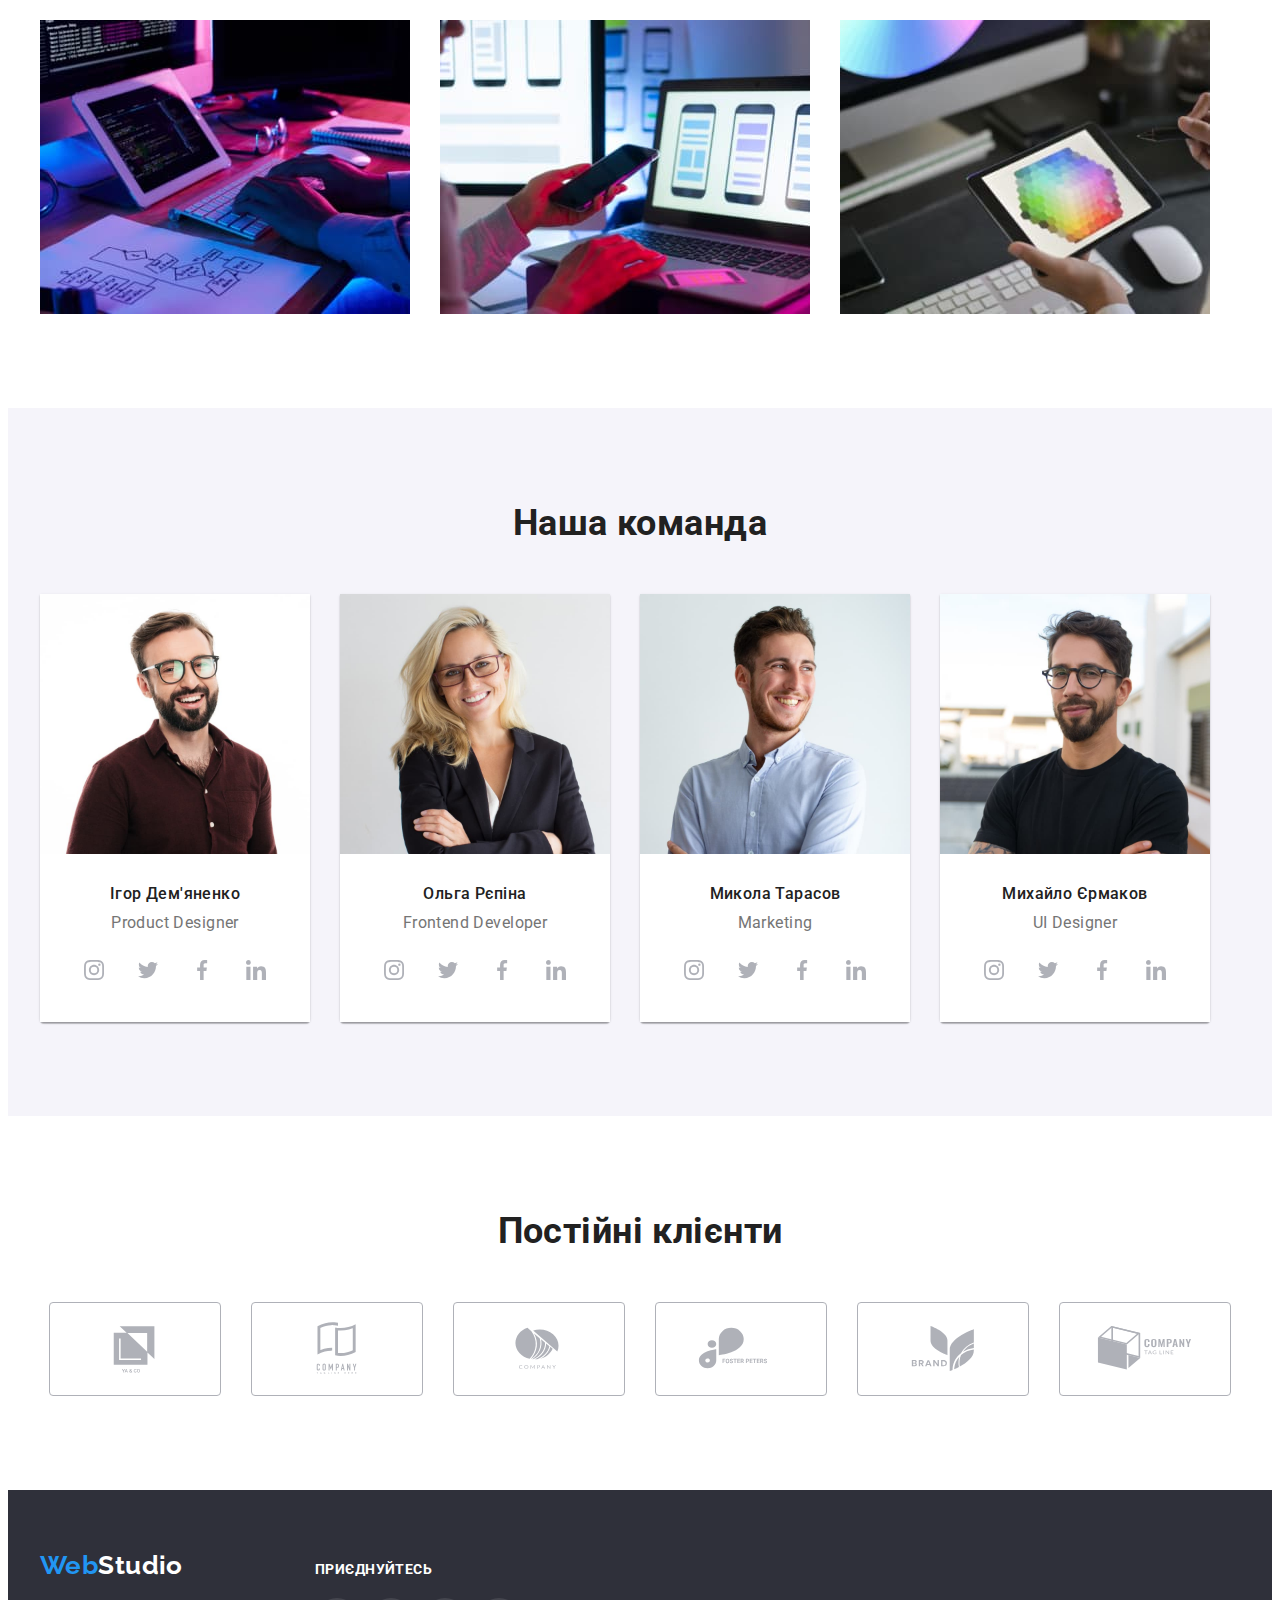
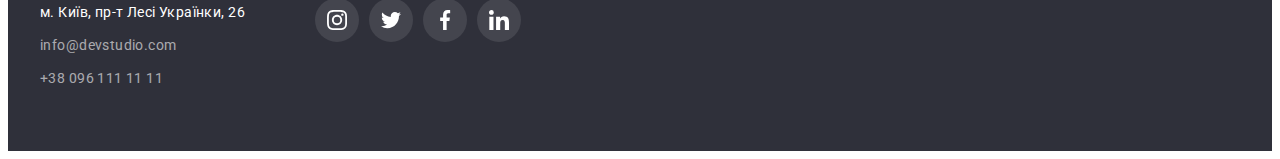
==== commit 12bae4a1: "changed links and deleted DIVs" ====
--- a/index.html
+++ b/index.html
@@ -172,7 +172,6 @@
               <div class="border-teams">
                 <h3 class="our-teams-name">Ігор Дем'яненко</h3>
                 <p class="our-team-profession">Product Designer</p>
-                <div class="icon-social">
                   <ul class="list social">
                     <li>
                       <a class="social-background" href="">
@@ -203,7 +202,6 @@
                       </a>
                     </li>
                   </ul>
-                </div>
               </div>
             </li>
             <li class="item">
@@ -344,64 +342,50 @@
       <!-- Clients -->
       <section class="section">
         <h2 class="clients-title">Постійні клієнти</h2>
-        <div class="clients">
-          <ul class="clients list">
-            <li>
-              <a class="clients-link" href=""
-                ><div class="clients-background">
-                  <svg width="106" height="60">
-                    <use href="./images/icons.svg#icon-client1"></use>
-                  </svg>
-                </div>
-              </a>
-            </li>
-            <li>
-              <a class="clients-link" href=""
-                ><div class="clients-background">
-                  <svg width="106" height="60">
-                    <use href="./images/icons.svg#icon-client2"></use>
-                  </svg>
-                </div>
-              </a>
-            </li>
-            <li>
-              <a class="clients-link" href=""
-                ><div class="clients-background">
-                  <svg width="106" height="60">
-                    <use href="./images/icons.svg#icon-client3"></use>
-                  </svg>
-                </div>
-              </a>
-            </li>
-            <li>
-              <a class="clients-link" href=""
-                ><div class="clients-background">
-                  <svg width="106" height="60">
-                    <use href="./images/icons.svg#icon-client4"></use>
-                  </svg>
-                </div>
-              </a>
-            </li>
-            <li>
-              <a class="clients-link" href=""
-                ><div class="clients-background">
-                  <svg width="106" height="60">
-                    <use href="./images/icons.svg#icon-client5"></use>
-                  </svg>
-                </div>
-              </a>
-            </li>
-            <li>
-              <a class="clients-link" href=""
-                ><div class="clients-background">
-                  <svg width="106" height="60">
-                    <use href="./images/icons.svg#icon-client6"></use>
-                  </svg>
-                </div>
-              </a>
-            </li>
-          </ul>
-        </div>
+        <ul class="clients list">
+          <li>
+            <a class="clients-link" href=""
+              ><svg width="106" height="60">
+                <use href="./images/icons.svg#icon-client1"></use>
+              </svg>
+            </a>
+          </li>
+          <li>
+            <a class="clients-link" href="">
+              <svg width="106" height="60">
+                <use href="./images/icons.svg#icon-client2"></use>
+              </svg>
+            </a>
+          </li>
+          <li>
+            <a class="clients-link" href="">
+              <svg width="106" height="60">
+                <use href="./images/icons.svg#icon-client3"></use>
+              </svg>
+            </a>
+          </li>
+          <li>
+            <a class="clients-link" href="">
+              <svg width="106" height="60">
+                <use href="./images/icons.svg#icon-client4"></use>
+              </svg>
+            </a>
+          </li>
+          <li>
+            <a class="clients-link" href="">
+              <svg width="106" height="60">
+                <use href="./images/icons.svg#icon-client5"></use>
+              </svg>
+            </a>
+          </li>
+          <li>
+            <a class="clients-link" href="">
+              <svg width="106" height="60">
+                <use href="./images/icons.svg#icon-client6"></use>
+              </svg>
+            </a>
+          </li>
+        </ul>
       </section>
     </main>
 
@@ -438,7 +422,6 @@
         </div>
         <div class="footer-social">
           <p class="footer-title">приєднуйтесь</p>
-          <div class="container-social-link">
             <ul class="list social-link">
               <li>
                 <a href="" class="footer-social-link"
@@ -465,7 +448,6 @@
                 ></a>
               </li>
             </ul>
-          </div>
         </div>
       </div>
     </footer>
--- a/css/style.css
+++ b/css/style.css
@@ -16,6 +16,7 @@
   --hero-bg-overlay: rgba(47, 48, 58, 0.4);
   --fill-svg-social:#AFB1B8;
   --portfolio-cards-shadow: 0px 1px 1px rgba(0, 0, 0, 0.12), 0px 4px 4px rgba(0, 0, 0, 0.06), 1px 4px 6px rgba(0, 0, 0, 0.16);
+  --background-footer-social:rgba(255, 255, 255, 0.1);
 }
 
 body {
@@ -104,8 +105,8 @@
 .site-contacts {
   padding-top: 32px;
   padding-bottom: 32px;
-  /* display: flex;
-  align-items: center; */
+  display: flex;
+  align-items: center;
   color: var(--primary-text-color);
   text-decoration: none;
   font-weight: 500;
@@ -124,10 +125,6 @@
 }
 .contact .item:not(:last-child) {
   margin-right: 30px;
-}
-.contact .item {
-  padding-top: 32px;
-  padding-bottom: 32px;
 }
 
 /* Hero */
@@ -138,7 +135,6 @@
   max-width: 1600px;
   margin-left: auto;
   margin-right: auto;
-  margin-top: 6px;
   background-color: var(--background-color-added);
   text-align: center;
   background-image: linear-gradient(to right, var(--hero-bg-overlay), var(--hero-bg-overlay)),    url('../images/images-index/hero.jpg');
@@ -219,7 +215,7 @@
   justify-content: center;
   align-items: center;
   background-color: var(--secondary-background-color);
-  
+  border-radius: 4px
 }
 .work {
   padding-bottom: 94px;
@@ -280,14 +276,12 @@
   margin-right: 30px;
 }
 
-.icon-social {
- background-color:var(--primary-background-color)
-}
 .social {
   display: flex;
   justify-content: center;
   gap: 10px;
 }
+
 .social-background {
   display: flex;
   justify-content: center;
@@ -295,7 +289,6 @@
   padding: 0;
   width: 44px;
   height: 44px;
-  background-color: none;
   border-radius: 50%;
   fill: var(--fill-svg-social);
 }
@@ -312,7 +305,8 @@
   justify-content: center;
 
 }
-.clients-background {
+.clients-link {
+  display: flex;
   padding: 0;
   width: 170px;
   height: 92px;
@@ -322,16 +316,13 @@
   border: 1px solid var(--fill-svg-social);
   border-radius: 4px;
 }
-.clients-background:hover,
-.clients-background:focus {
+.clients-link:hover,
+.clients-link:focus {
   border: 1px solid var(--logo-button-text-color);
+  fill: var(--logo-button-text-color);
 }
 .clients-link {
   fill: var(--fill-svg-social);
-}
-.clients-link:hover,
-.clients-link:focus {
-  fill: var(--logo-button-text-color);
 }
 
 /* Adress */
@@ -390,14 +381,9 @@
    margin-left: 70px;
 
 }
-.container-social-link {
-  display: flex;
-  justify-content: start;
-  align-items: flex-start;
-}
+
 .social-link {
   display: flex;
-  justify-content: center;
   margin-top: 20px;
   gap: 10px;
 }
@@ -408,7 +394,7 @@
   padding: 0;
   width: 44px;
   height: 44px;
-  background: rgba(255, 255, 255, 0.1);
+  background:var(--background-footer-social);
   border-radius: 50%;
   fill:var(--added-text-color);
 }
@@ -427,10 +413,8 @@
   margin-right: 8px;
 }
 .filtr {
-  padding-bottom: 6px;
-  padding-top: 6px;
-
-  background-color: var(--secondary-background-color);
+  padding: 6px 22px;
+ background-color: var(--secondary-background-color);
   color: var(--secondary-text-color);
   font-family: inherit;
   font-weight: 500;
@@ -447,27 +431,6 @@
   color: var(--added-text-color);
   box-shadow: 0px 3px 1px rgba(0, 0, 0, 0.1), 0px 1px 2px rgba(0, 0, 0, 0.08),
     0px 2px 2px rgba(0, 0, 0, 0.12);
-  border-radius: 4px;
-}
-.filtr.link1 {
-  width: 73px; 
-  height: 38px;
-}
-.filtr.link2 {
-  width: 125px; 
-  height: 38px;
-}
-.filtr.link3 {
-  width: 112px; 
-  height: 38px;
-}
-.filtr.link4 {
-  width: 103px; 
-  height: 38px;
-}
-.filtr.link5 {
-  width: 130px; 
-  height: 38px;
 }
 
 /* Hero in Portfolio.html */
@@ -477,11 +440,7 @@
 .portfolio {
   display: flex;
   flex-wrap: wrap;
-  margin: -15px;
-}
-.portfolio .item {
-  width: 370px;
-  margin: 15px;
+  gap: 30px;
 }
 .border-card {
   padding-top: 20px;
@@ -492,13 +451,16 @@
   border-left: var(--color-border-cards);
   border-right: var(--color-border-cards);
 }
-.example:hover,
-.example:focus {
+.portfolio-link:hover {
   box-shadow: var(--portfolio-cards-shadow);
 }
+.portfolio-link:focus {
+  box-shadow: var(--portfolio-cards-shadow);
+}
 
 .portfolio-link {
   text-decoration: none;
+  display: block;
 }
 .portfolio-title {
   margin-bottom: 4px;
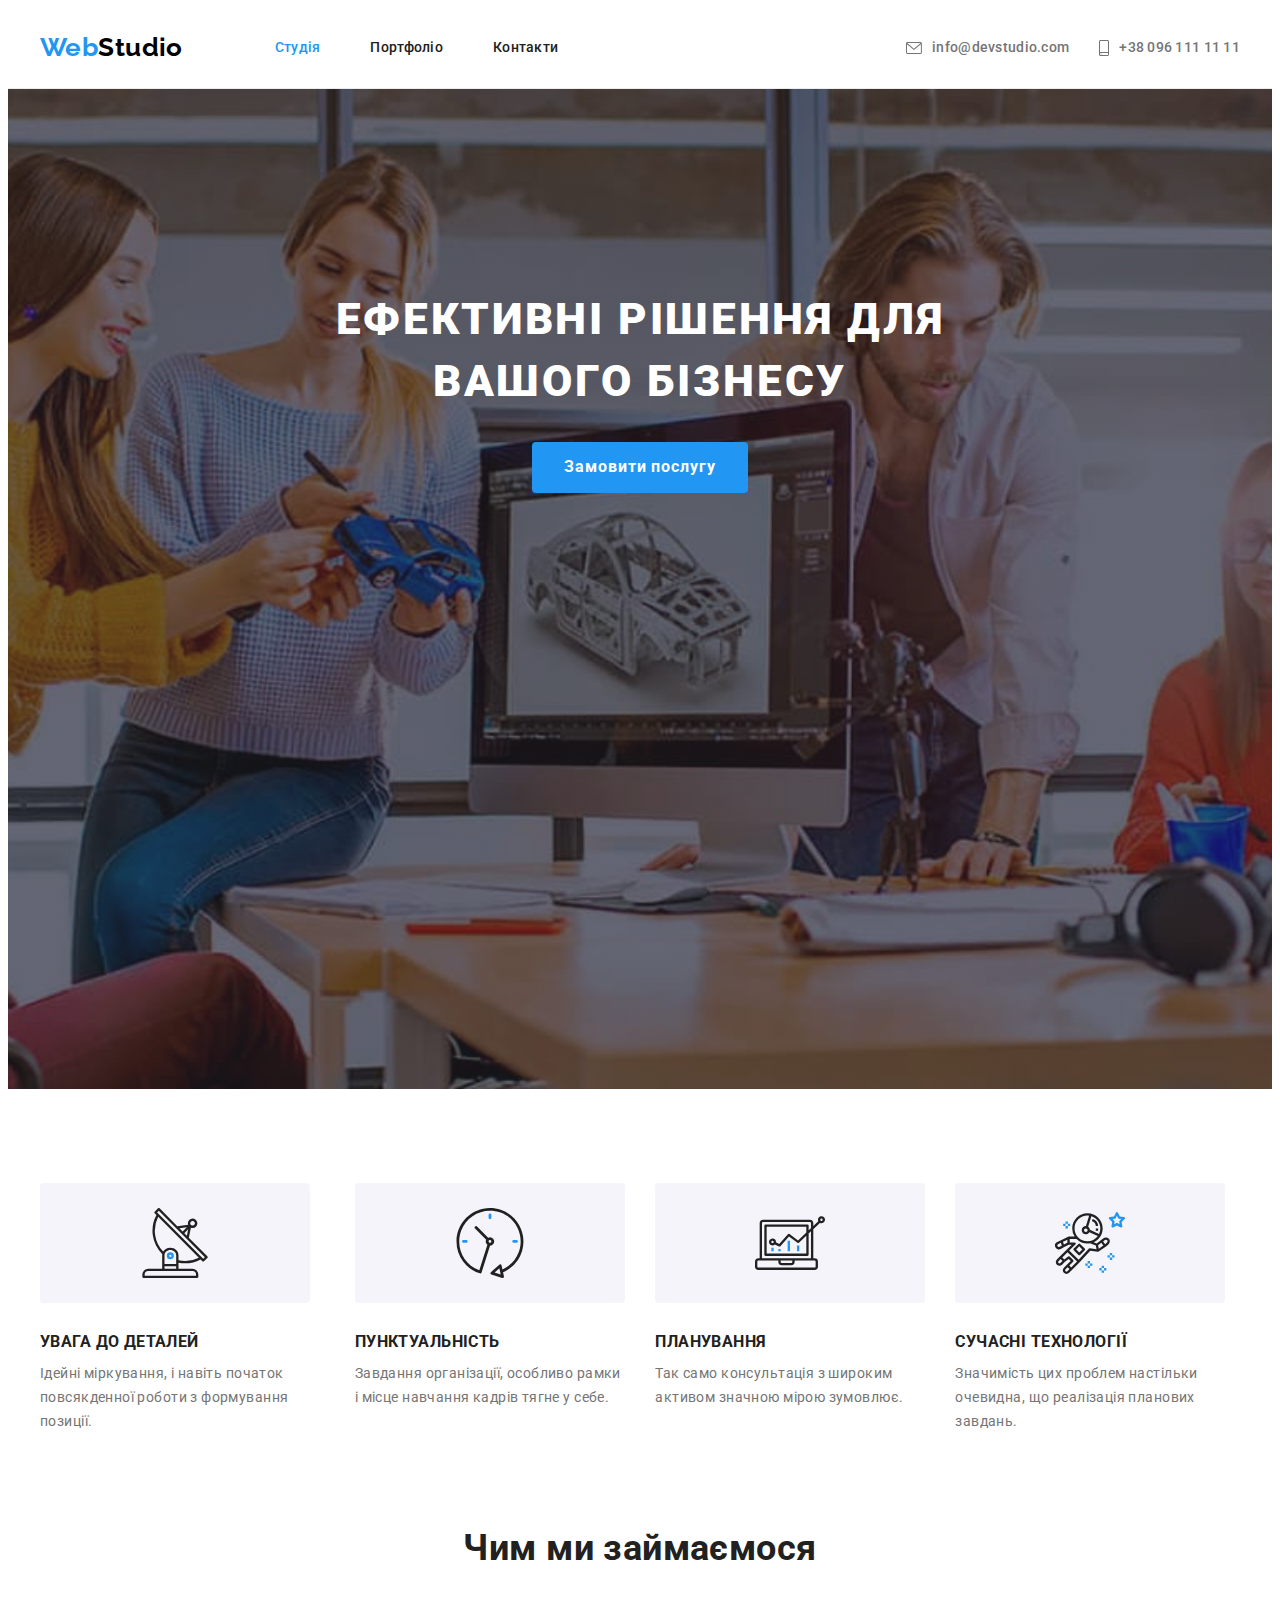
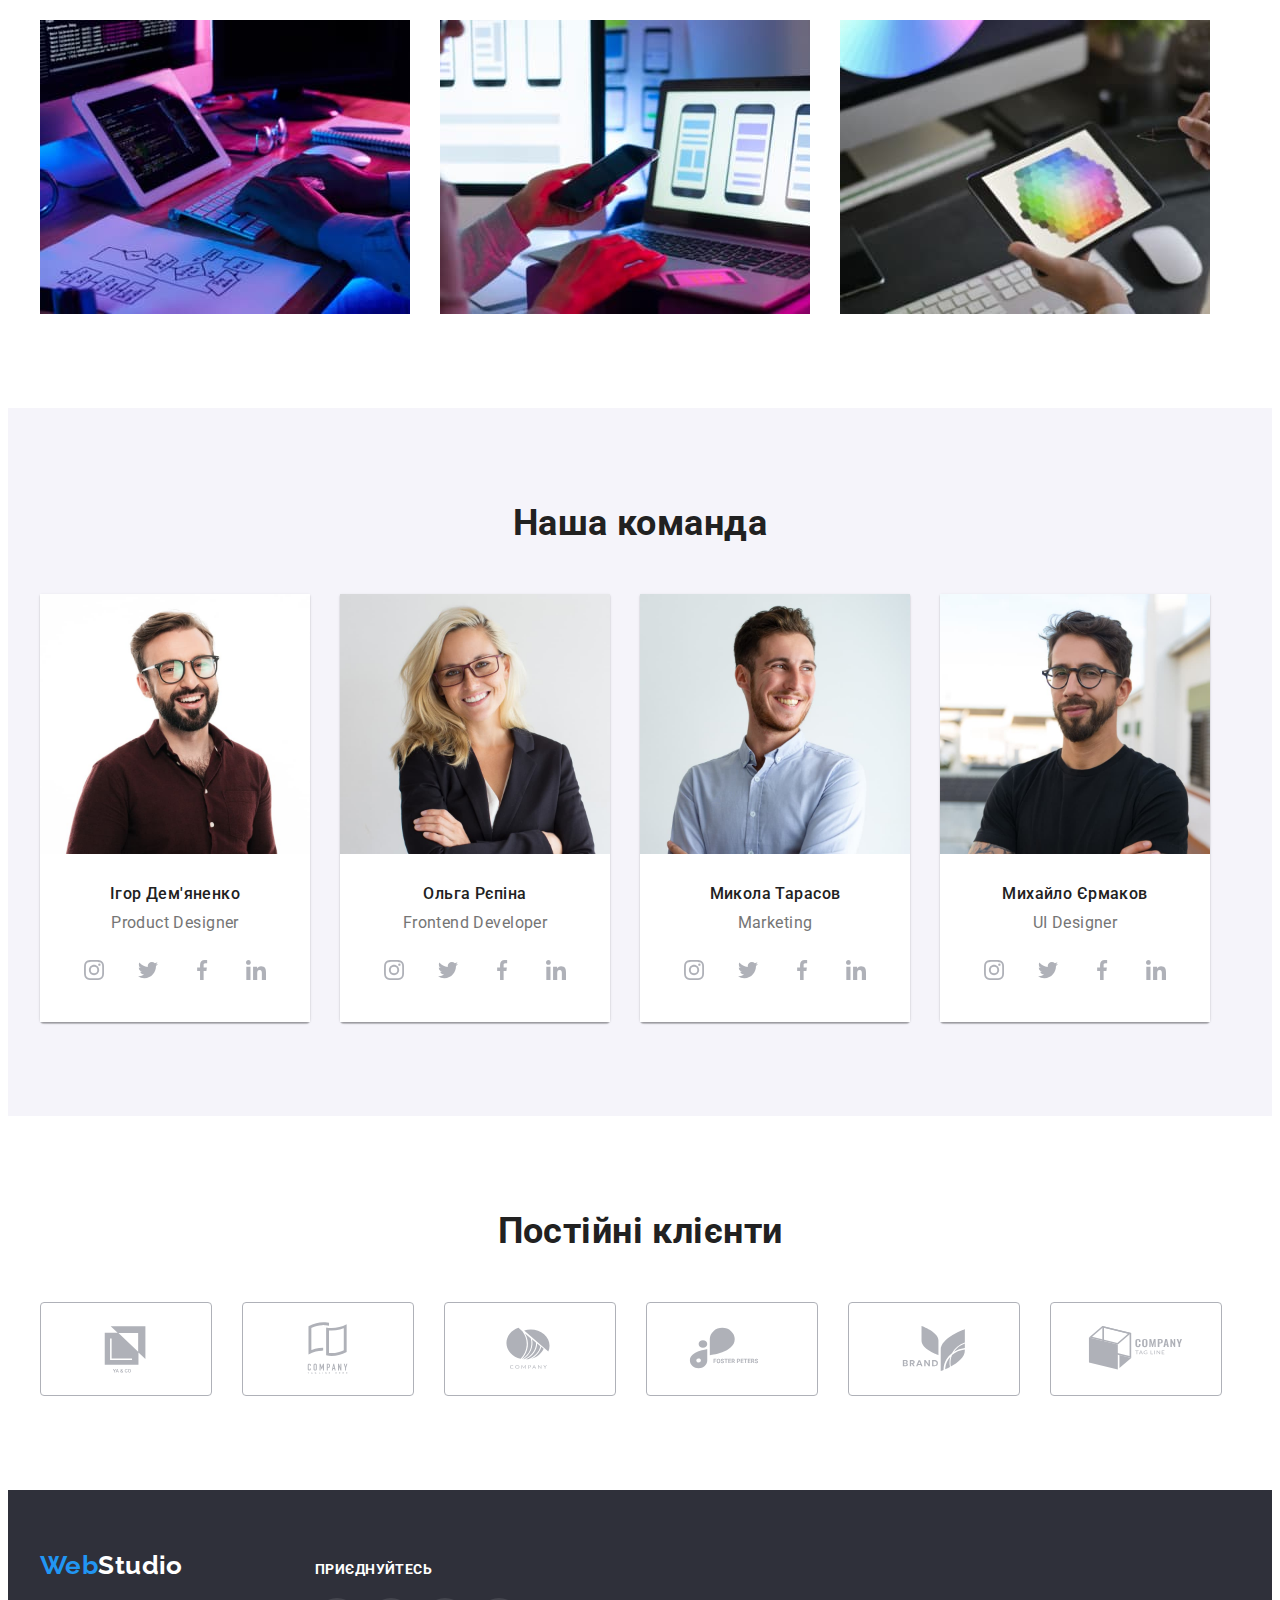
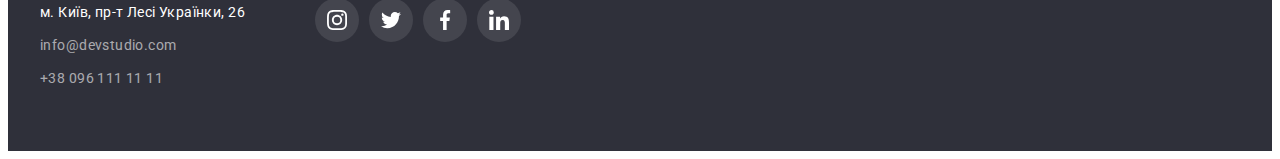
==== commit 846acd2f: "added containet to Clients" ====
--- a/index.html
+++ b/index.html
@@ -341,7 +341,8 @@
       </section>
       <!-- Clients -->
       <section class="section">
-        <h2 class="clients-title">Постійні клієнти</h2>
+        <div class="container">
+           <h2 class="clients-title">Постійні клієнти</h2>
         <ul class="clients list">
           <li>
             <a class="clients-link" href=""
@@ -386,6 +387,8 @@
             </a>
           </li>
         </ul>
+        </div>
+       
       </section>
     </main>
 
--- a/css/style.css
+++ b/css/style.css
@@ -302,8 +302,6 @@
 .clients {
   display: flex;
   gap:30px;
-  justify-content: center;
-
 }
 .clients-link {
   display: flex;
